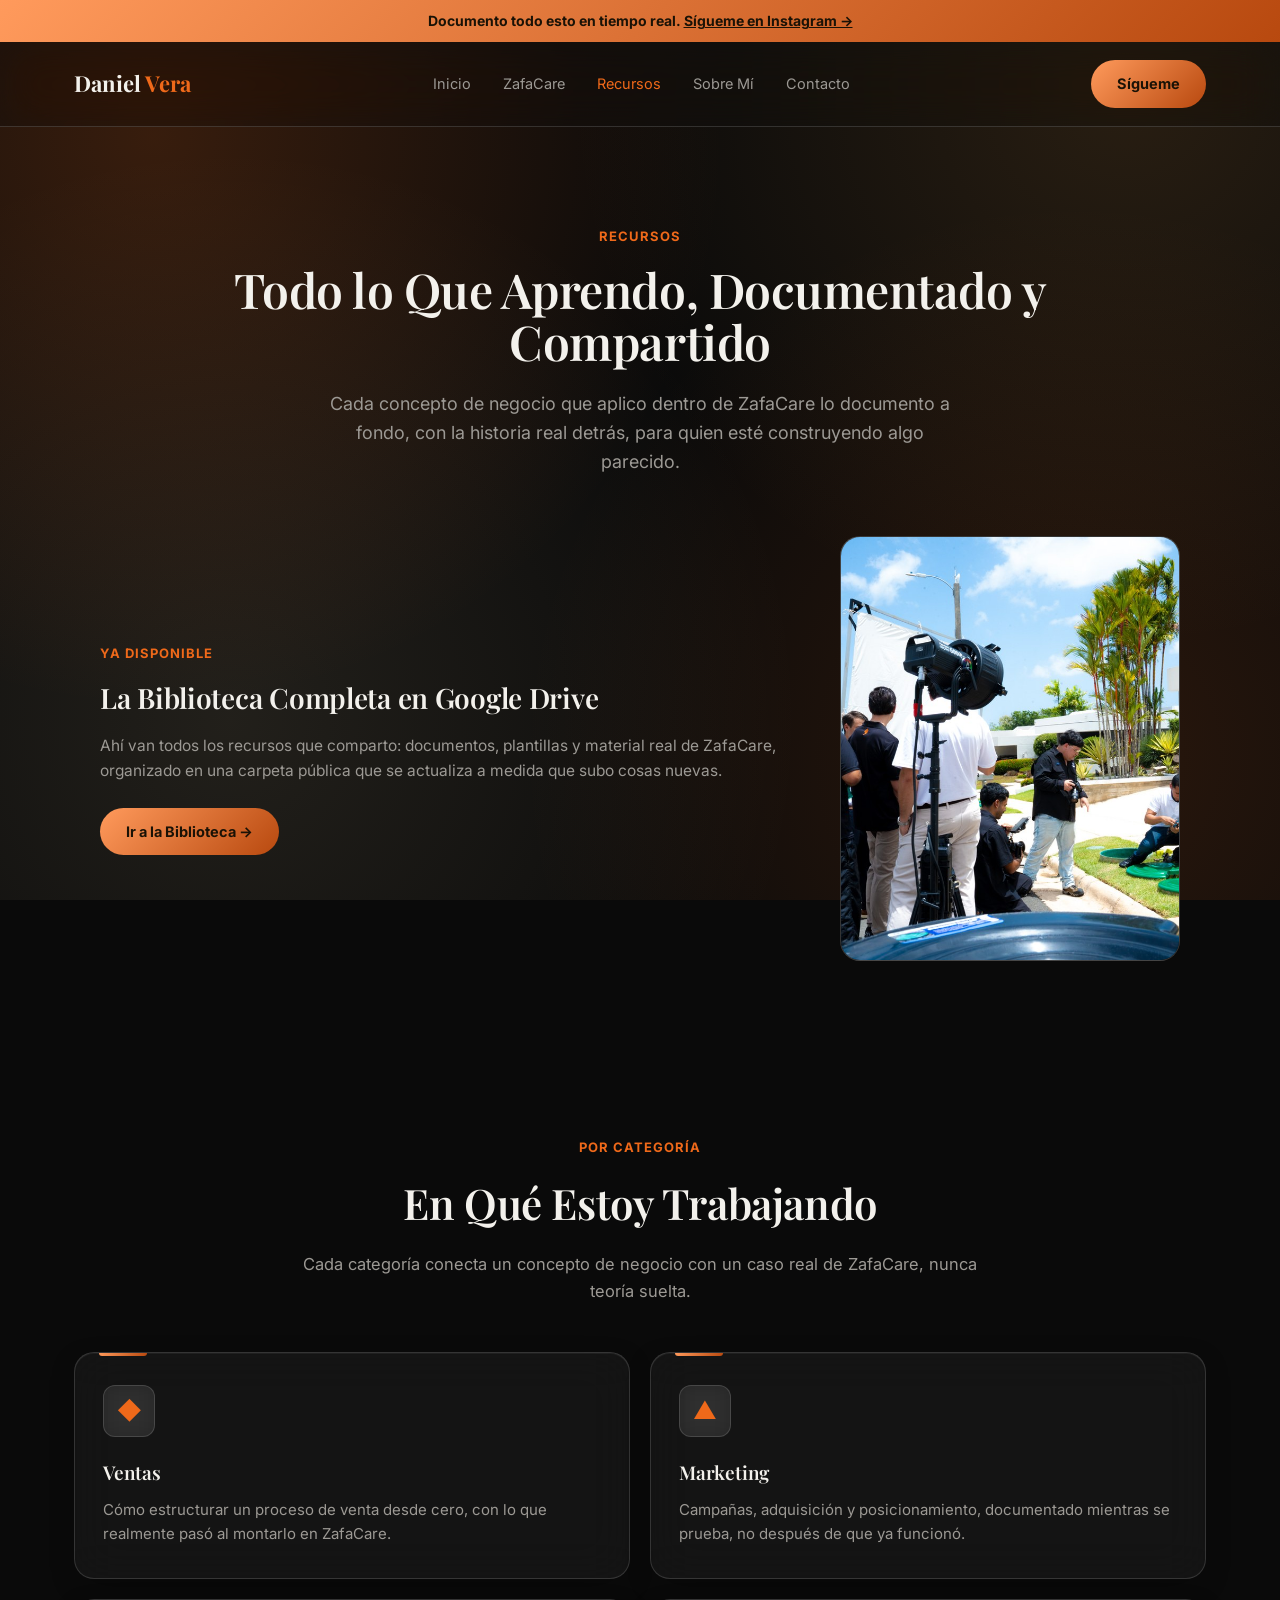
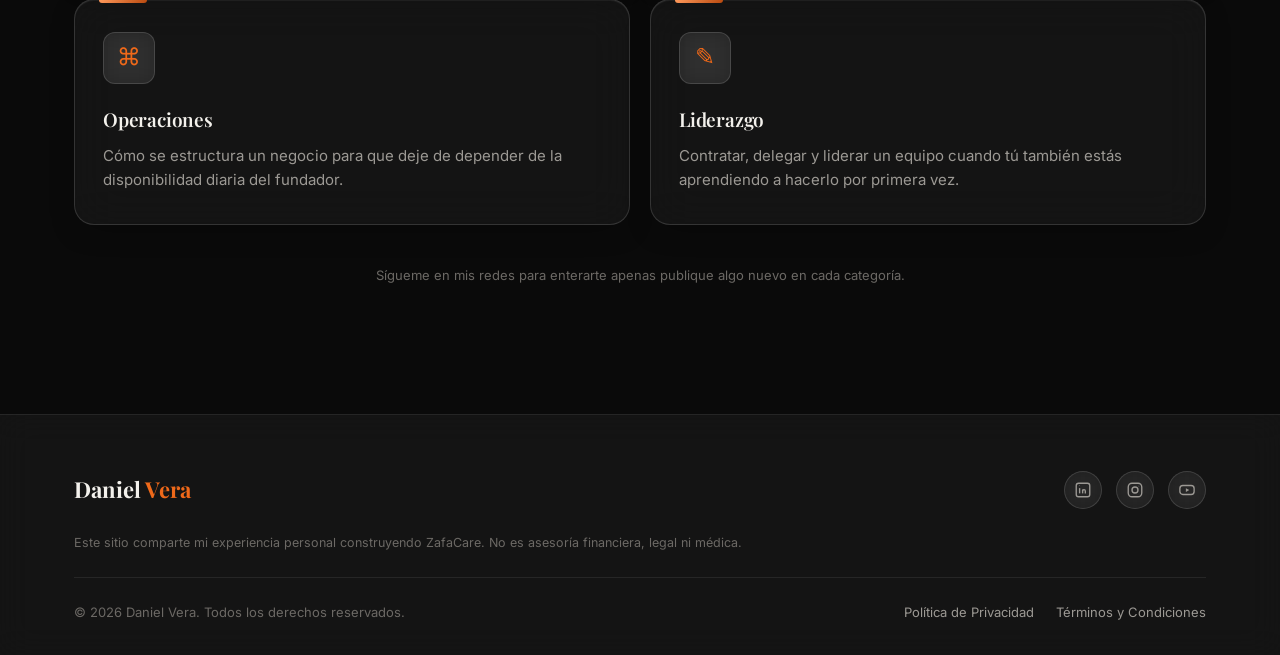
==== recursos.html @ 7986367f "Replace site with Daniel Vera personal brand site - Nuevo sitio: index, sobremi, zafacare, recursos," ====
<!DOCTYPE html>
<html lang="es">
<head>
<meta charset="UTF-8">
<meta name="viewport" content="width=device-width, initial-scale=1.0">
<title>Recursos. Daniel Vera</title>
<link rel="stylesheet" href="styles.css">
<link rel="icon" type="image/png" href="assets/logo/favicon.png">
</head>
<body>

<div class="announce">
  Documento todo esto en tiempo real. <a href="https://www.instagram.com/danielveraceo/" target="_blank" rel="noopener">Sígueme en Instagram →</a>
</div>

<header class="nav">
  <div class="nav-inner">
    <a href="index.html" class="logo">Daniel <span class="dot">Vera</span></a>
    <nav>
      <ul class="nav-links">
        <li><a href="index.html">Inicio</a></li>
        <li><a href="zafacare.html">ZafaCare</a></li>
        <li><a href="recursos.html" class="active">Recursos</a></li>
        <li><a href="sobremi.html">Sobre Mí</a></li>
        <li><a href="contacto.html">Contacto</a></li>
      </ul>
    </nav>
    <div style="display:flex;align-items:center;gap:14px;">
      <a href="https://www.instagram.com/danielveraceo/" target="_blank" rel="noopener" class="btn-pill">Sígueme</a>
      <button class="mobile-toggle" aria-label="Abrir menú">☰</button>
    </div>
  </div>
</header>

<section class="hero" style="padding-bottom:20px;">
  <div class="container">
    <span class="eyebrow reveal">Recursos</span>
    <h1 class="reveal" style="font-size:clamp(30px,4.4vw,48px);">Todo lo Que Aprendo, Documentado y Compartido</h1>
    <p class="sub reveal">Cada concepto de negocio que aplico dentro de ZafaCare lo documento a fondo, con la historia real detrás, para quien esté construyendo algo parecido.</p>
  </div>
</section>

<section style="padding-top:10px;">
  <div class="container">
    <div class="founder-block photo-right reveal" style="max-width:1080px;margin:0 auto;align-items:center;">
      <div>
        <span class="kicker">Ya Disponible</span>
        <h2 style="font-size:28px;margin-bottom:14px;">La Biblioteca Completa en Google Drive</h2>
        <p style="color:var(--text-muted);font-size:15.5px;margin-bottom:24px;">Ahí van todos los recursos que comparto: documentos, plantillas y material real de ZafaCare, organizado en una carpeta pública que se actualiza a medida que subo cosas nuevas.</p>
        <a href="https://drive.google.com/drive/folders/1J7uMsS2gdDNIC4OuWxA-81UmTTr2kZP5?usp=drive_link" target="_blank" rel="noopener" class="btn-pill">Ir a la Biblioteca →</a>
      </div>
      <div class="founder-photo"><img src="assets/photos/recursos-bts.jpg" alt="Grabando contenido detrás de cámara para documentar ZafaCare"></div>
    </div>
  </div>
</section>

<section>
  <div class="container">
    <div class="section-head reveal">
      <span class="kicker">Por Categoría</span>
      <h2>En Qué Estoy Trabajando</h2>
      <p>Cada categoría conecta un concepto de negocio con un caso real de ZafaCare, nunca teoría suelta.</p>
    </div>
    <div class="resource-grid reveal">
      <div class="tier-card">
        <div class="tier-icon">◆</div>
        <h3 style="font-size:19px;">Ventas</h3>
        <p>Cómo estructurar un proceso de venta desde cero, con lo que realmente pasó al montarlo en ZafaCare.</p>
      </div>
      <div class="tier-card">
        <div class="tier-icon">▲</div>
        <h3 style="font-size:19px;">Marketing</h3>
        <p>Campañas, adquisición y posicionamiento, documentado mientras se prueba, no después de que ya funcionó.</p>
      </div>
      <div class="tier-card">
        <div class="tier-icon">⌘</div>
        <h3 style="font-size:19px;">Operaciones</h3>
        <p>Cómo se estructura un negocio para que deje de depender de la disponibilidad diaria del fundador.</p>
      </div>
      <div class="tier-card">
        <div class="tier-icon">✎</div>
        <h3 style="font-size:19px;">Liderazgo</h3>
        <p>Contratar, delegar y liderar un equipo cuando tú también estás aprendiendo a hacerlo por primera vez.</p>
      </div>
    </div>
    <p class="small-note text-center mt-40">Sígueme en mis redes para enterarte apenas publique algo nuevo en cada categoría.</p>
  </div>
</section>

<footer>
  <div class="container">
    <div class="footer-top">
      <a href="index.html" class="logo">Daniel <span class="dot">Vera</span></a>
      <div class="social-icons">
        <a href="https://www.linkedin.com/in/daniel-vera-crespo-441b602b1/" target="_blank" rel="noopener" aria-label="LinkedIn"><svg viewBox="0 0 24 24" width="18" height="18" fill="none" stroke="currentColor" stroke-width="1.8"><rect x="3" y="3" width="18" height="18" rx="3"/><line x1="7.5" y1="9.5" x2="7.5" y2="16.5"/><circle cx="7.5" cy="6.3" r="0.5" fill="currentColor" stroke="none"/><line x1="11.5" y1="16.5" x2="11.5" y2="11.5"/><path d="M11.5 13.2c0-1 .8-1.7 1.8-1.7s1.8.7 1.8 1.7v3.3"/></svg></a>
        <a href="https://www.instagram.com/danielveraceo/" target="_blank" rel="noopener" aria-label="Instagram"><svg viewBox="0 0 24 24" width="18" height="18" fill="none" stroke="currentColor" stroke-width="1.8"><rect x="3" y="3" width="18" height="18" rx="5"/><circle cx="12" cy="12" r="4"/><circle cx="17.2" cy="6.8" r="0.6" fill="currentColor" stroke="none"/></svg></a>
        <a href="https://www.youtube.com/@danielveraceo" target="_blank" rel="noopener" aria-label="YouTube"><svg viewBox="0 0 24 24" width="18" height="18" fill="none" stroke="currentColor" stroke-width="1.8"><rect x="2.5" y="6" width="19" height="12" rx="4"/><polygon points="10.5,9.5 10.5,14.5 15,12" fill="currentColor" stroke="none"/></svg></a>
      </div>
    </div>
    <p class="footer-disclaimer">Este sitio comparte mi experiencia personal construyendo ZafaCare. No es asesoría financiera, legal ni médica.</p>
    <div class="footer-bottom">
      <span>© 2026 Daniel Vera. Todos los derechos reservados.</span>
      <div>
        <a href="#">Política de Privacidad</a>
        <a href="#">Términos y Condiciones</a>
      </div>
    </div>
  </div>
</footer>

<script src="script.js"></script>
</body>
</html>
---- styles.css ----
/* ==========================================================================
   Daniel Vera — Marca Personal — Sistema de Diseño
   Clonado de la arquitectura visual de consulting.com (ver auditoría).
   Tokens en :root — cambia SOLO aquí para retemar todo el sitio.
   ========================================================================== */

@import url('https://fonts.googleapis.com/css2?family=Playfair+Display:ital,wght@0,500;0,600;0,700;1,500&family=Inter:wght@400;500;600;700&display=swap');

:root{
  --bg:#0a0a0a;
  --bg-elevated:#111111;
  --card:#151515;
  --card-2:#1a1a1a;
  --border:rgba(255,255,255,0.08);
  --border-strong:rgba(255,255,255,0.14);
  --text:#f3f1ec;
  --text-muted:#9c9994;
  --text-faint:#6c6965;
  --gold-1:#b8490f;
  --gold-2:#ef691a;
  --gold-3:#ff9a5c;
  --gold-grad:linear-gradient(135deg, var(--gold-3), var(--gold-1));
  --good:#5fd08a;
  --radius-lg:20px;
  --radius-md:14px;
  --radius-pill:999px;
  --maxw:1180px;
  --serif:'Playfair Display', Georgia, 'Times New Roman', serif;
  --sans:'Inter', -apple-system, BlinkMacSystemFont, 'Segoe UI', sans-serif;
}

*{box-sizing:border-box;}
html{scroll-behavior:smooth;}
body{
  margin:0;
  background:var(--bg);
  color:var(--text);
  font-family:var(--sans);
  line-height:1.6;
  -webkit-font-smoothing:antialiased;
}
img{max-width:100%;display:block;}
a{color:inherit;text-decoration:none;}
.container{max-width:var(--maxw);margin:0 auto;padding:0 24px;}

h1,h2,h3,h4{font-family:var(--serif);font-weight:600;letter-spacing:-0.01em;margin:0;}
p{margin:0;}

/* ---------- Announcement bar ---------- */
.announce{
  background:var(--gold-grad);
  color:#1a1206;
  text-align:center;
  font-weight:700;
  font-size:14px;
  padding:10px 16px;
}
.announce a{text-decoration:underline;}

/* ---------- Nav ---------- */
header.nav{
  position:sticky;top:0;z-index:50;
  background:rgba(10,10,10,0.92);
  backdrop-filter:blur(8px);
  border-bottom:1px solid var(--border);
}
.nav-inner{
  display:flex;align-items:center;justify-content:space-between;
  padding:18px 24px;max-width:var(--maxw);margin:0 auto;
}
.logo{font-family:var(--serif);font-size:22px;font-weight:700;color:var(--text);}
.logo .dot{color:var(--gold-2);}
.nav-links{display:flex;gap:32px;list-style:none;margin:0;padding:0;}
.nav-links a{font-size:14.5px;color:var(--text-muted);transition:color .2s;}
.nav-links a:hover,.nav-links a.active{color:var(--gold-2);}
.btn-pill{
  display:inline-block;
  background:var(--gold-grad);
  color:#1a1206;
  font-weight:700;
  font-size:14.5px;
  padding:12px 26px;
  border-radius:var(--radius-pill);
  border:none;
  cursor:pointer;
  transition:transform .18s ease, box-shadow .18s ease;
}
.btn-pill:hover{transform:translateY(-1px);box-shadow:0 10px 24px -8px rgba(239,105,26,0.5);}
.btn-ghost{
  display:inline-block;
  border:1px solid var(--border-strong);
  color:var(--text);
  font-weight:600;
  font-size:14.5px;
  padding:11px 24px;
  border-radius:var(--radius-pill);
  background:transparent;
}
.mobile-toggle{display:none;background:none;border:none;color:var(--text);font-size:22px;}

/* ---------- Reveal-on-scroll ---------- */
.reveal{opacity:0;transform:translateY(18px);transition:opacity .6s ease, transform .6s ease;}
.reveal.is-visible{opacity:1;transform:translateY(0);}
@media (prefers-reduced-motion: reduce){
  .reveal{opacity:1;transform:none;transition:none;}
}

/* ---------- Hero ---------- */
.hero{padding:96px 0 64px;text-align:center;}
.eyebrow{
  display:inline-block;color:var(--gold-2);font-size:13px;font-weight:700;
  letter-spacing:.08em;text-transform:uppercase;margin-bottom:18px;
}
.hero h1{font-size:clamp(34px,5vw,58px);line-height:1.08;max-width:900px;margin:0 auto 22px;}
.hero p.sub{font-size:18px;color:var(--text-muted);max-width:620px;margin:0 auto 30px;}
.trust-line{font-size:13.5px;color:var(--text-faint);letter-spacing:.03em;margin-bottom:28px;}
.trust-line strong{color:var(--text-muted);}

/* ---------- Sections ---------- */
section{padding:88px 0;}
.section-head{text-align:center;max-width:680px;margin:0 auto 48px;}
.section-head h2{font-size:clamp(28px,3.6vw,42px);margin-bottom:14px;}
.section-head p{color:var(--text-muted);font-size:16.5px;}
.kicker{color:var(--gold-2);font-size:13px;font-weight:700;text-transform:uppercase;letter-spacing:.08em;display:block;margin-bottom:12px;}

/* ---------- Founder block ---------- */
.founder-block{display:grid;grid-template-columns:340px 1fr;gap:56px;align-items:center;}
.founder-block.photo-right{grid-template-columns:1fr 340px;}
.founder-block.photo-right .founder-photo{order:2;}

/* ---------- Story chapters (Sobre Mí, sin foto) ---------- */
.story-chapters{display:flex;flex-direction:column;}
.story-chapter{display:grid;grid-template-columns:60px 1fr;gap:24px;padding:30px 0;border-bottom:1px solid var(--border);}
.story-chapter:last-of-type{border-bottom:none;}
.story-num{font-family:var(--serif);font-size:30px;color:var(--gold-2);opacity:.5;line-height:1;}
.story-chapter h4{font-size:20px;margin-bottom:10px;}
.story-chapter p{color:var(--text-muted);font-size:16px;}
@media (max-width:600px){
  .story-chapter{grid-template-columns:1fr;gap:8px;}
  .story-num{font-size:22px;}
}

/* ---------- Photo gallery ---------- */
.photo-gallery{display:grid;grid-template-columns:repeat(3,1fr);gap:16px;}
.photo-gallery .g-item{border-radius:var(--radius-lg);overflow:hidden;border:1px solid var(--border);aspect-ratio:4/5;background:var(--card);}
.photo-gallery .g-item.wide{grid-column:span 2;aspect-ratio:8/5;}
.photo-gallery .g-item img{width:100%;height:100%;object-fit:cover;display:block;transition:transform .5s ease;}
.photo-gallery .g-item:hover img{transform:scale(1.05);}
.founder-photo{
  aspect-ratio:4/5;border-radius:var(--radius-lg);
  background:linear-gradient(160deg,#2a2a2a,#111);
  display:flex;align-items:center;justify-content:center;
  border:1px solid var(--border);
  font-family:var(--serif);font-size:64px;color:var(--gold-2);
  overflow:hidden;
}
.founder-photo img{width:100%;height:100%;object-fit:cover;display:block;}
.signature{font-family:'Playfair Display';font-style:italic;color:var(--text-muted);font-size:26px;margin-top:20px;}

/* ---------- Product grid ---------- */
.card-grid{
  display:grid;grid-template-columns:repeat(2,1fr);gap:20px;
  border:1px solid var(--border);border-radius:28px;padding:28px;
  background:radial-gradient(ellipse at top, rgba(239,105,26,0.05), transparent 60%);
  position:relative;overflow:hidden;
}
.resource-grid{display:grid;grid-template-columns:repeat(2,1fr);gap:20px;}
.card-grid::before{
  content:"";position:absolute;top:0;left:10%;right:10%;height:1px;
  background:linear-gradient(90deg,transparent,var(--gold-2),transparent);
}
.tier-card{
  background:var(--card);border:1px solid var(--border);border-radius:var(--radius-lg);
  padding:32px 28px;position:relative;overflow:hidden;
}
.tier-card::before{
  content:"";position:absolute;top:0;left:24px;width:48px;height:3px;
  background:var(--gold-grad);border-radius:0 0 4px 4px;
}
.tier-icon{
  width:52px;height:52px;border-radius:12px;
  border:1px solid var(--border-strong);
  display:flex;align-items:center;justify-content:center;
  color:var(--gold-2);font-size:24px;margin-bottom:20px;
  background:radial-gradient(circle at 30% 20%, rgba(239,105,26,0.14), transparent 70%);
}
.icon-mask{
  width:24px;height:24px;background:var(--gold-2);
  -webkit-mask-image:var(--icon-url);mask-image:var(--icon-url);
  -webkit-mask-position:center;mask-position:center;
  -webkit-mask-repeat:no-repeat;mask-repeat:no-repeat;
  -webkit-mask-size:contain;mask-size:contain;
}
.tier-card h3{font-size:22px;margin-bottom:10px;}
.tier-card p{color:var(--text-muted);font-size:15px;}
.tier-card .tag{
  display:inline-block;margin-top:16px;font-size:12px;font-weight:700;
  color:var(--gold-2);text-transform:uppercase;letter-spacing:.06em;
}

/* ---------- Stat dashboard mock ---------- */
.dash-wrap{
  border:1px solid var(--border);border-radius:var(--radius-lg);
  background:var(--card);padding:28px;display:grid;grid-template-columns:1fr 1fr;gap:18px;
}
.stat-tile{
  background:var(--card-2);border:1px solid var(--border);border-radius:var(--radius-md);
  padding:18px 20px;display:flex;flex-direction:column;gap:8px;
}
.stat-tile .label{font-size:13px;color:var(--text-muted);display:flex;align-items:center;gap:8px;}
.stat-tile .value{font-family:var(--serif);font-size:26px;}
.stat-tile .delta{
  display:inline-flex;align-items:center;gap:4px;font-size:12px;font-weight:700;
  color:var(--good);background:rgba(95,208,138,0.12);padding:3px 8px;border-radius:var(--radius-pill);
  width:fit-content;
}
.chart-card{
  grid-column:1 / -1;background:var(--card-2);border:1px solid var(--border);
  border-radius:var(--radius-md);padding:20px;
}
.chart-card .value{font-family:var(--serif);font-size:30px;}

.stat-band{
  display:grid;grid-template-columns:repeat(4,1fr);gap:18px;margin-top:20px;
}
.stat-mini{
  border:1px solid var(--border);border-radius:var(--radius-md);padding:22px 18px;background:var(--card);
}
.stat-mini .num{font-family:var(--serif);font-size:28px;color:var(--gold-2);}
.stat-mini .desc{font-size:13.5px;color:var(--text-muted);margin-top:6px;}

.platform-bars{display:flex;align-items:end;gap:18px;height:220px;padding-top:20px;}
.pbar{flex:1;display:flex;flex-direction:column;align-items:center;justify-content:flex-end;gap:10px;height:100%;}
.pbar .bar{width:100%;border-radius:10px 10px 0 0;position:relative;display:flex;align-items:flex-start;justify-content:center;padding-top:8px;color:#0a0a0a;font-weight:700;font-size:12px;}
.pbar .icon{font-size:20px;}
.pbar .name{font-size:12px;color:var(--text-muted);}

/* ---------- Testimonials ---------- */
.testi-grid{display:grid;grid-template-columns:repeat(2,1fr);gap:20px;}
.testi-card{
  background:var(--card);border:1px solid var(--border);border-radius:var(--radius-lg);padding:28px;
}
.testi-head{display:flex;align-items:center;gap:14px;margin-bottom:16px;}
.avatar{
  width:52px;height:52px;border-radius:50%;background:var(--gold-grad);
  display:flex;align-items:center;justify-content:center;font-weight:700;color:#1a1206;font-size:16px;flex:none;
}
.testi-head .name{color:var(--gold-2);font-family:var(--serif);font-size:17px;}
.testi-head .role{color:var(--text-faint);font-size:13px;}
.testi-card blockquote{margin:0;color:var(--text);font-size:15px;}
.testi-card blockquote b{color:var(--text);}
.disclaimer{color:var(--text-faint);font-size:12.5px;max-width:820px;margin:28px auto 0;text-align:center;line-height:1.6;}

.wall{display:flex;flex-wrap:wrap;gap:12px;}
.wall-card{
  background:var(--card);border:1px solid var(--border);border-radius:var(--radius-md);
  padding:16px 18px;max-width:260px;font-size:13.5px;
}
.wall-card .quote{color:var(--gold-2);font-size:20px;line-height:0;margin-bottom:6px;display:block;}
.wall-card .who{color:var(--text-faint);font-size:12px;margin-top:8px;}

/* ---------- CTA band ---------- */
.cta-band{
  border-radius:32px;padding:72px 40px;text-align:center;
  background:radial-gradient(ellipse at center, rgba(239,105,26,0.08), transparent 70%), var(--bg-elevated);
  border:1px solid var(--border);
}
.cta-band h2{font-size:clamp(28px,4vw,44px);margin-bottom:16px;}
.cta-band p{color:var(--text-muted);max-width:560px;margin:0 auto 30px;}

/* ---------- Footer ---------- */
footer{border-top:1px solid var(--border);padding:56px 0 32px;margin-top:40px;}
.footer-top{display:flex;justify-content:space-between;align-items:center;margin-bottom:24px;}
.social-icons{display:flex;gap:14px;}
.social-icons a{
  width:38px;height:38px;border:1px solid var(--border-strong);border-radius:50%;
  display:flex;align-items:center;justify-content:center;font-size:16px;color:var(--text-muted);
}
.footer-disclaimer{color:var(--text-faint);font-size:12.5px;max-width:820px;line-height:1.6;margin-bottom:24px;}
.footer-bottom{
  display:flex;justify-content:space-between;align-items:center;padding-top:24px;border-top:1px solid var(--border);
  font-size:13px;color:var(--text-faint);
}
.footer-bottom a{margin-left:18px;color:var(--text-muted);}

/* ---------- Generic components reused across pages ---------- */
.badge-status{
  display:inline-block;background:var(--card-2);border:1px solid var(--border-strong);
  color:var(--gold-2);padding:8px 18px;border-radius:var(--radius-pill);font-size:13px;font-weight:600;margin-bottom:24px;
}
.list-check{list-style:none;padding:0;margin:0;display:flex;flex-direction:column;gap:14px;}
.list-check li{display:flex;gap:12px;font-size:15.5px;color:var(--text-muted);}
.list-check li::before{content:"✓";color:var(--gold-2);font-weight:700;flex:none;}

.two-col{display:grid;grid-template-columns:1.1fr 1fr;gap:56px;align-items:start;}

.pillars{display:grid;grid-template-columns:repeat(3,1fr);gap:20px;}
.pillar{background:var(--card);border:1px solid var(--border);border-radius:var(--radius-lg);padding:30px 26px;}
.pillar .num{font-family:var(--serif);color:var(--gold-2);font-size:14px;letter-spacing:.1em;text-transform:uppercase;margin-bottom:14px;display:block;}

.event-card{
  background:var(--card);border:1px solid var(--border);border-radius:var(--radius-lg);
  overflow:hidden;
}
.event-card .thumb{height:170px;background:linear-gradient(150deg,#20180c,#0c0a06);display:flex;align-items:center;justify-content:center;color:var(--gold-2);font-family:var(--serif);font-size:15px;text-align:center;padding:16px;}
.event-card .body{padding:22px;}
.event-card h4{font-size:18px;margin-bottom:8px;}
.event-card p{color:var(--text-muted);font-size:14px;margin-bottom:10px;}
.event-meta{font-size:12.5px;color:var(--text-faint);}

.included-grid{display:grid;grid-template-columns:repeat(3,1fr);gap:20px;}
.included-card{background:var(--card);border:1px solid var(--border);border-radius:var(--radius-lg);padding:26px;}
.included-card .tag-included{font-size:11px;color:var(--good);font-weight:700;letter-spacing:.05em;text-transform:uppercase;margin-bottom:10px;display:block;}
.mini-stats{display:flex;gap:10px;margin-top:16px;flex-wrap:wrap;}
.mini-stats span{background:var(--card-2);border:1px solid var(--border);padding:5px 10px;border-radius:var(--radius-pill);font-size:11.5px;color:var(--text-muted);}

/* ---------- FAQ accordion ---------- */
.faq-item{border-bottom:1px solid var(--border);}
.faq-q{
  width:100%;text-align:left;background:none;border:none;color:var(--text);
  font-family:var(--serif);font-size:18px;padding:22px 0;cursor:pointer;
  display:flex;justify-content:space-between;align-items:center;gap:20px;
}
.faq-q .plus{color:var(--gold-2);font-size:22px;transition:transform .25s;}
.faq-item.open .faq-q .plus{transform:rotate(45deg);}
.faq-a{max-height:0;overflow:hidden;transition:max-height .3s ease;color:var(--text-muted);font-size:15px;}
.faq-a p{padding-bottom:22px;}

/* ---------- Booking calendar mock ---------- */
.calendar{
  background:var(--card);border:1px solid var(--border);border-radius:var(--radius-lg);
  padding:24px;display:grid;grid-template-columns:1fr 260px;gap:0;overflow:hidden;
}
.cal-left{padding-right:24px;border-right:1px solid var(--border);}
.cal-head{display:flex;justify-content:space-between;align-items:center;margin-bottom:18px;}
.cal-head h4{font-size:18px;}
.cal-nav button{background:var(--card-2);border:1px solid var(--border-strong);color:var(--text-muted);width:30px;height:30px;border-radius:8px;cursor:pointer;}
.cal-grid{display:grid;grid-template-columns:repeat(7,1fr);gap:6px;text-align:center;}
.cal-grid .dow{font-size:11px;color:var(--text-faint);padding:6px 0;}
.cal-grid .day{
  padding:10px 0;border-radius:8px;font-size:13.5px;color:var(--text-muted);cursor:pointer;
}
.cal-grid .day.disabled{color:#3a3835;cursor:default;}
.cal-grid .day:not(.disabled):hover{background:var(--card-2);}
.cal-grid .day.selected{background:var(--gold-grad);color:#1a1206;font-weight:700;}
.cal-right{padding-left:24px;}
.slot{
  width:100%;text-align:center;background:var(--card-2);border:1px solid var(--border-strong);
  color:var(--text);padding:11px;border-radius:10px;margin-bottom:10px;cursor:pointer;font-size:14px;font-family:var(--sans);
}
.slot:hover{border-color:var(--gold-2);color:var(--gold-2);}
.slot.selected{background:var(--gold-grad);color:#1a1206;font-weight:700;border-color:transparent;}

/* ---------- Job list ---------- */
.job-row{
  display:flex;justify-content:space-between;align-items:center;
  padding:22px 26px;border:1px solid var(--border);border-radius:var(--radius-md);background:var(--card);margin-bottom:14px;
}
.job-row .dept{font-size:12px;color:var(--gold-2);text-transform:uppercase;letter-spacing:.05em;margin-bottom:6px;display:block;}
.job-tags span{font-size:12px;color:var(--text-faint);margin-left:12px;}

/* ---------- Utility ---------- */
.text-center{text-align:center;}
.mt-40{margin-top:40px;}
.small-note{font-size:13px;color:var(--text-faint);}
.placeholder-flag{color:var(--gold-2);}

/* ---------- Newsletter ---------- */
.newsletter-box{
  border:1px solid var(--border);border-radius:var(--radius-lg);background:var(--card);
  padding:40px;text-align:center;
}
.newsletter-form{
  display:flex;gap:10px;max-width:440px;margin:22px auto 0;
}
.newsletter-form input{
  flex:1;background:var(--card-2);border:1px solid var(--border-strong);border-radius:var(--radius-pill);
  padding:13px 20px;color:var(--text);font-family:var(--sans);font-size:14.5px;
}
.newsletter-form input::placeholder{color:var(--text-faint);}
.newsletter-form button{border:none;cursor:pointer;}

/* ---------- Venture wordmark card ---------- */
.venture-word{font-family:var(--serif);font-size:26px;color:var(--gold-2);margin-bottom:6px;}
.venture-logo-img{height:30px;width:auto;margin-bottom:10px;display:block;}
.platform-row{display:grid;grid-template-columns:repeat(auto-fit,minmax(200px,1fr));gap:18px;}

/* ---------- ZafaCare real brand assets ---------- */
@font-face{font-family:'Ashcroft';src:url('assets/fonts/Ashcroft-Regular.otf') format('opentype');font-weight:400;font-style:normal;}
@font-face{font-family:'Ashcroft';src:url('assets/fonts/Ashcroft-SemiBold.otf') format('opentype');font-weight:600;font-style:normal;}
@font-face{font-family:'Ashcroft';src:url('assets/fonts/Ashcroft-Italic.otf') format('opentype');font-weight:400;font-style:italic;}
.zc-badge{display:inline-flex;align-items:center;gap:10px;margin-bottom:16px;}
.zc-badge img{height:34px;width:auto;}
.zc-badge span{font-family:'Ashcroft',var(--serif);font-weight:600;font-size:15px;color:var(--text-muted);letter-spacing:.02em;}
.service-icon-row{display:grid;grid-template-columns:repeat(auto-fit,minmax(180px,1fr));gap:18px;}
.service-icon-card{
  background:var(--card);border:1px solid var(--border);border-radius:var(--radius-lg);
  padding:26px 20px;text-align:center;
}
.service-icon-card img{height:38px;width:auto;margin:0 auto 14px;display:block;}
.service-icon-card h4{font-size:15.5px;margin-bottom:6px;}
.service-icon-card p{color:var(--text-muted);font-size:13px;}
.platform-card{
  background:var(--card);border:1px solid var(--border);border-radius:var(--radius-lg);
  padding:26px 22px;text-align:center;
}
.platform-card .icon{font-size:26px;margin-bottom:12px;display:block;}
.platform-card h4{font-size:16px;margin-bottom:8px;}
.platform-card p{color:var(--text-muted);font-size:13px;}
.timeline{border-left:2px solid var(--border-strong);padding-left:28px;display:flex;flex-direction:column;gap:32px;margin-left:6px;}
.timeline-item{position:relative;}
.timeline-item::before{
  content:"";position:absolute;left:-33px;top:4px;width:10px;height:10px;border-radius:50%;
  background:var(--gold-grad);
}
.timeline-item .year{color:var(--gold-2);font-size:13px;font-weight:700;text-transform:uppercase;letter-spacing:.05em;margin-bottom:6px;display:block;}
.timeline-item h4{font-size:18px;margin-bottom:8px;}
.timeline-item p{color:var(--text-muted);font-size:14.5px;}

/* ---------- Responsive ---------- */
@media (max-width:920px){
  .nav-links{display:none;}
  .mobile-toggle{display:block;}
  .founder-block,.two-col,.card-grid,.resource-grid,.testi-grid,.calendar{grid-template-columns:1fr;}
  .cal-left{border-right:none;border-bottom:1px solid var(--border);padding:0 0 20px 0;margin-bottom:20px;}
  .cal-right{padding-left:0;}
  .dash-wrap{grid-template-columns:1fr;}
  .stat-band,.pillars,.included-grid,.platform-row{grid-template-columns:1fr 1fr;}
  .platform-bars{height:180px;}
  .newsletter-form{flex-direction:column;}
}
@media (max-width:600px){
  .stat-band,.pillars,.included-grid,.platform-row{grid-template-columns:1fr;}
  .footer-top,.footer-bottom{flex-direction:column;gap:14px;align-items:flex-start;}
}

/* ==========================================================================
   Glassmorphism — capa de vidrio esmerilado sobre todo el sitio
   ========================================================================== */
:root{
  --glass-bg:rgba(255,255,255,0.045);
  --glass-bg-strong:rgba(255,255,255,0.08);
  --glass-border:rgba(255,255,255,0.14);
  --glass-blur:blur(22px);
}

/* Manchas de color de fondo, fijas, para que el desenfoque tenga algo que difuminar */
body{position:relative;}
body::before{
  content:"";
  position:fixed;
  inset:0;
  z-index:-1;
  background:
    radial-gradient(circle at 12% 15%, rgba(239,105,26,0.20), transparent 42%),
    radial-gradient(circle at 88% 10%, rgba(200,134,58,0.16), transparent 40%),
    radial-gradient(circle at 18% 80%, rgba(246,223,174,0.10), transparent 45%),
    radial-gradient(circle at 84% 84%, rgba(239,105,26,0.14), transparent 42%),
    var(--bg);
  pointer-events:none;
}

/* Nav esmerilado */
header.nav{
  background:rgba(15,15,15,0.42);
  backdrop-filter:blur(20px) saturate(160%);
  -webkit-backdrop-filter:blur(20px) saturate(160%);
  border-bottom:1px solid var(--glass-border);
}

/* Tarjetas y paneles → vidrio */
.tier-card,
.testi-card,
.stat-mini,
.service-icon-card,
.platform-card,
.g-item,
.newsletter-box{
  background:var(--glass-bg);
  backdrop-filter:var(--glass-blur) saturate(150%);
  -webkit-backdrop-filter:var(--glass-blur) saturate(150%);
  border:1px solid var(--glass-border);
  box-shadow:inset 0 1px 0 rgba(255,255,255,0.05), 0 8px 32px -14px rgba(0,0,0,0.55);
  transition:background .25s ease, transform .25s ease;
}
.tier-card:hover,
.testi-card:hover,
.service-icon-card:hover,
.platform-card:hover{
  background:var(--glass-bg-strong);
}

.card-grid,
.cta-band,
.founder-photo{
  backdrop-filter:blur(18px) saturate(140%);
  -webkit-backdrop-filter:blur(18px) saturate(140%);
  border:1px solid var(--glass-border);
}

.tier-icon{
  backdrop-filter:blur(10px);
  -webkit-backdrop-filter:blur(10px);
  background:var(--glass-bg-strong);
}

.social-icons a{
  background:var(--glass-bg);
  border:1px solid var(--glass-border);
  backdrop-filter:blur(10px);
  -webkit-backdrop-filter:blur(10px);
  transition:background .2s ease;
}
.social-icons a:hover{background:var(--glass-bg-strong);}

.btn-ghost{
  background:var(--glass-bg-strong);
  backdrop-filter:blur(14px);
  -webkit-backdrop-filter:blur(14px);
  border:1px solid var(--glass-border);
}

.zc-badge,
.announce{
  backdrop-filter:blur(6px);
  -webkit-backdrop-filter:blur(6px);
}

footer{
  background:var(--glass-bg);
  backdrop-filter:blur(16px) saturate(130%);
  -webkit-backdrop-filter:blur(16px) saturate(130%);
}
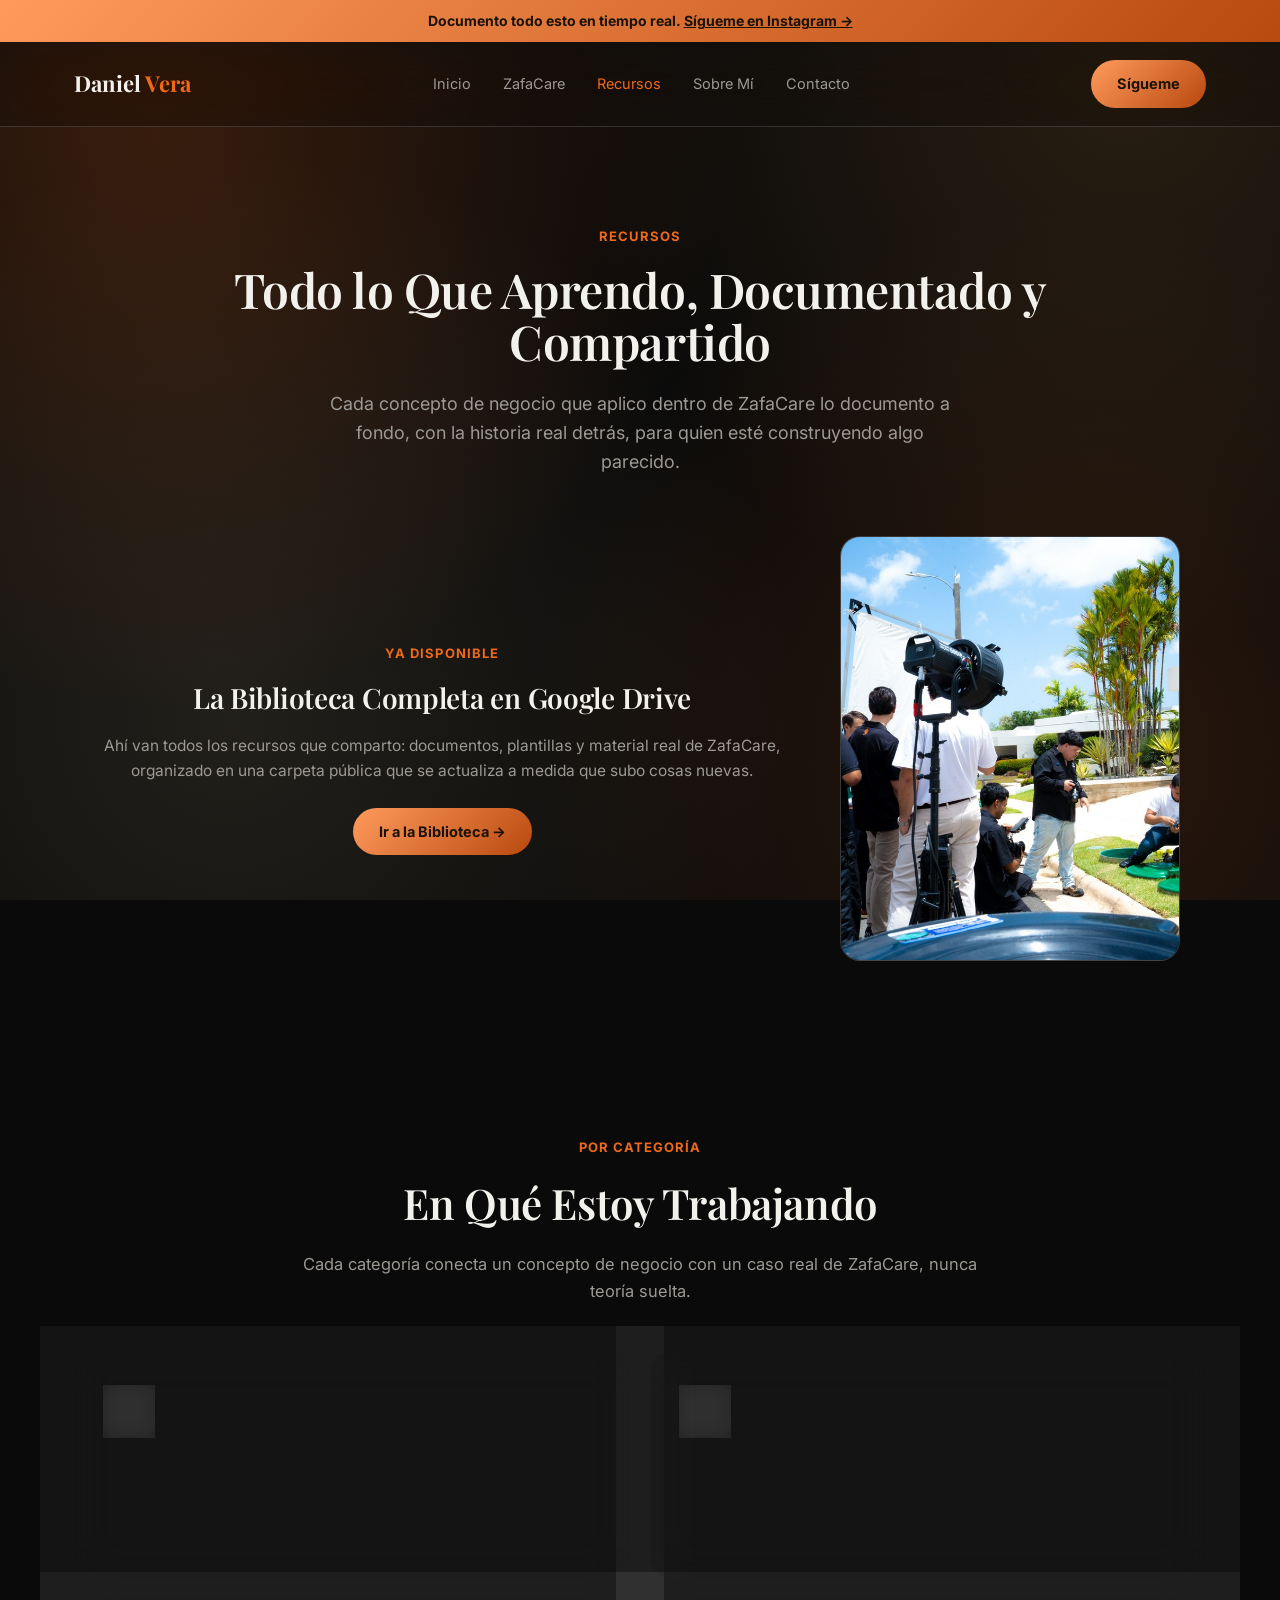
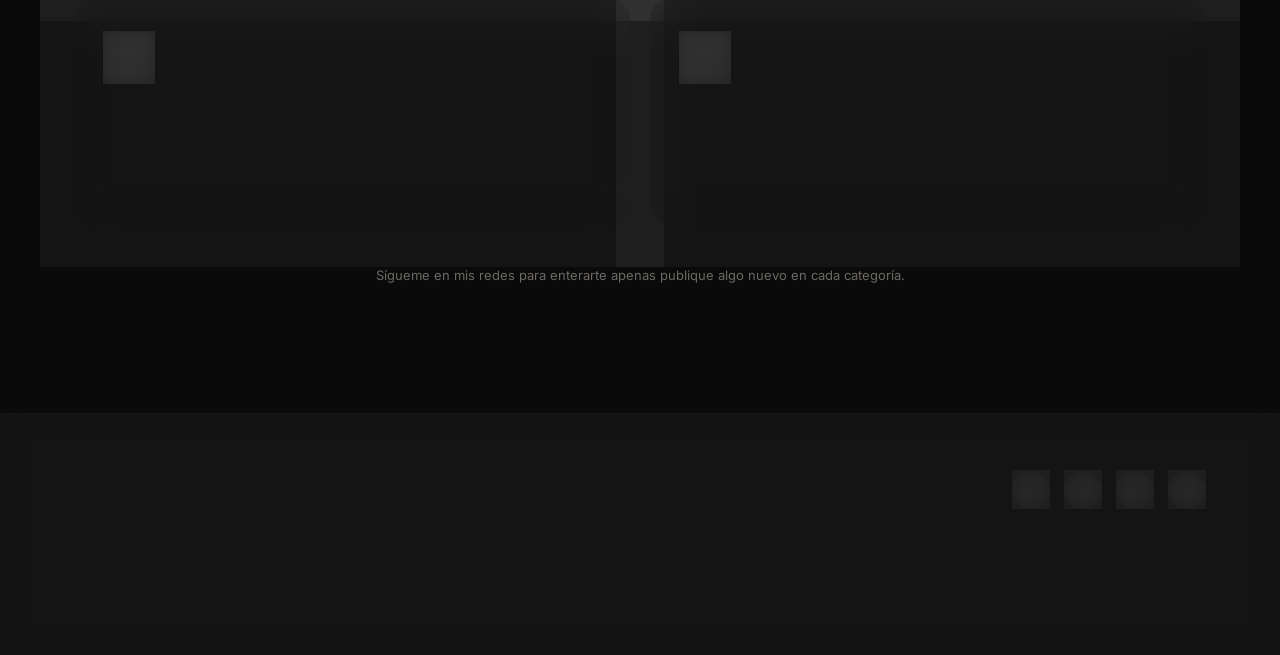
==== commit 509e3e95: "Update recursos page with new format - Nuevo formato de la página de Recursos (biblioteca en Drive +" ====
--- a/recursos.html
+++ b/recursos.html
@@ -43,7 +43,7 @@
 <section style="padding-top:10px;">
   <div class="container">
     <div class="founder-block photo-right reveal" style="max-width:1080px;margin:0 auto;align-items:center;">
-      <div>
+      <div style="text-align:center;">
         <span class="kicker">Ya Disponible</span>
         <h2 style="font-size:28px;margin-bottom:14px;">La Biblioteca Completa en Google Drive</h2>
         <p style="color:var(--text-muted);font-size:15.5px;margin-bottom:24px;">Ahí van todos los recursos que comparto: documentos, plantillas y material real de ZafaCare, organizado en una carpeta pública que se actualiza a medida que subo cosas nuevas.</p>
@@ -95,6 +95,7 @@
         <a href="https://www.linkedin.com/in/daniel-vera-crespo-441b602b1/" target="_blank" rel="noopener" aria-label="LinkedIn"><svg viewBox="0 0 24 24" width="18" height="18" fill="none" stroke="currentColor" stroke-width="1.8"><rect x="3" y="3" width="18" height="18" rx="3"/><line x1="7.5" y1="9.5" x2="7.5" y2="16.5"/><circle cx="7.5" cy="6.3" r="0.5" fill="currentColor" stroke="none"/><line x1="11.5" y1="16.5" x2="11.5" y2="11.5"/><path d="M11.5 13.2c0-1 .8-1.7 1.8-1.7s1.8.7 1.8 1.7v3.3"/></svg></a>
         <a href="https://www.instagram.com/danielveraceo/" target="_blank" rel="noopener" aria-label="Instagram"><svg viewBox="0 0 24 24" width="18" height="18" fill="none" stroke="currentColor" stroke-width="1.8"><rect x="3" y="3" width="18" height="18" rx="5"/><circle cx="12" cy="12" r="4"/><circle cx="17.2" cy="6.8" r="0.6" fill="currentColor" stroke="none"/></svg></a>
         <a href="https://www.youtube.com/@danielveraceo" target="_blank" rel="noopener" aria-label="YouTube"><svg viewBox="0 0 24 24" width="18" height="18" fill="none" stroke="currentColor" stroke-width="1.8"><rect x="2.5" y="6" width="19" height="12" rx="4"/><polygon points="10.5,9.5 10.5,14.5 15,12" fill="currentColor" stroke="none"/></svg></a>
+        <a href="mailto:ceodanielvera@gmail.com" aria-label="Email"><svg viewBox="0 0 24 24" width="18" height="18" fill="none" stroke="currentColor" stroke-width="1.8"><rect x="3" y="5" width="18" height="14" rx="2"/><path d="M3 7l9 6 9-6"/></svg></a>
       </div>
     </div>
     <p class="footer-disclaimer">Este sitio comparte mi experiencia personal construyendo ZafaCare. No es asesoría financiera, legal ni médica.</p>
--- a/styles.css
+++ b/styles.css
@@ -422,6 +422,8 @@
   .nav-links{display:none;}
   .mobile-toggle{display:block;}
   .founder-block,.two-col,.card-grid,.resource-grid,.testi-grid,.calendar{grid-template-columns:1fr;}
+  .founder-block.photo-right{grid-template-columns:1fr;}
+  .founder-block.photo-right .founder-photo{order:0;max-width:320px;margin:0 auto;}
   .cal-left{border-right:none;border-bottom:1px solid var(--border);padding:0 0 20px 0;margin-bottom:20px;}
   .cal-right{padding-left:0;}
   .dash-wrap{grid-template-columns:1fr;}
